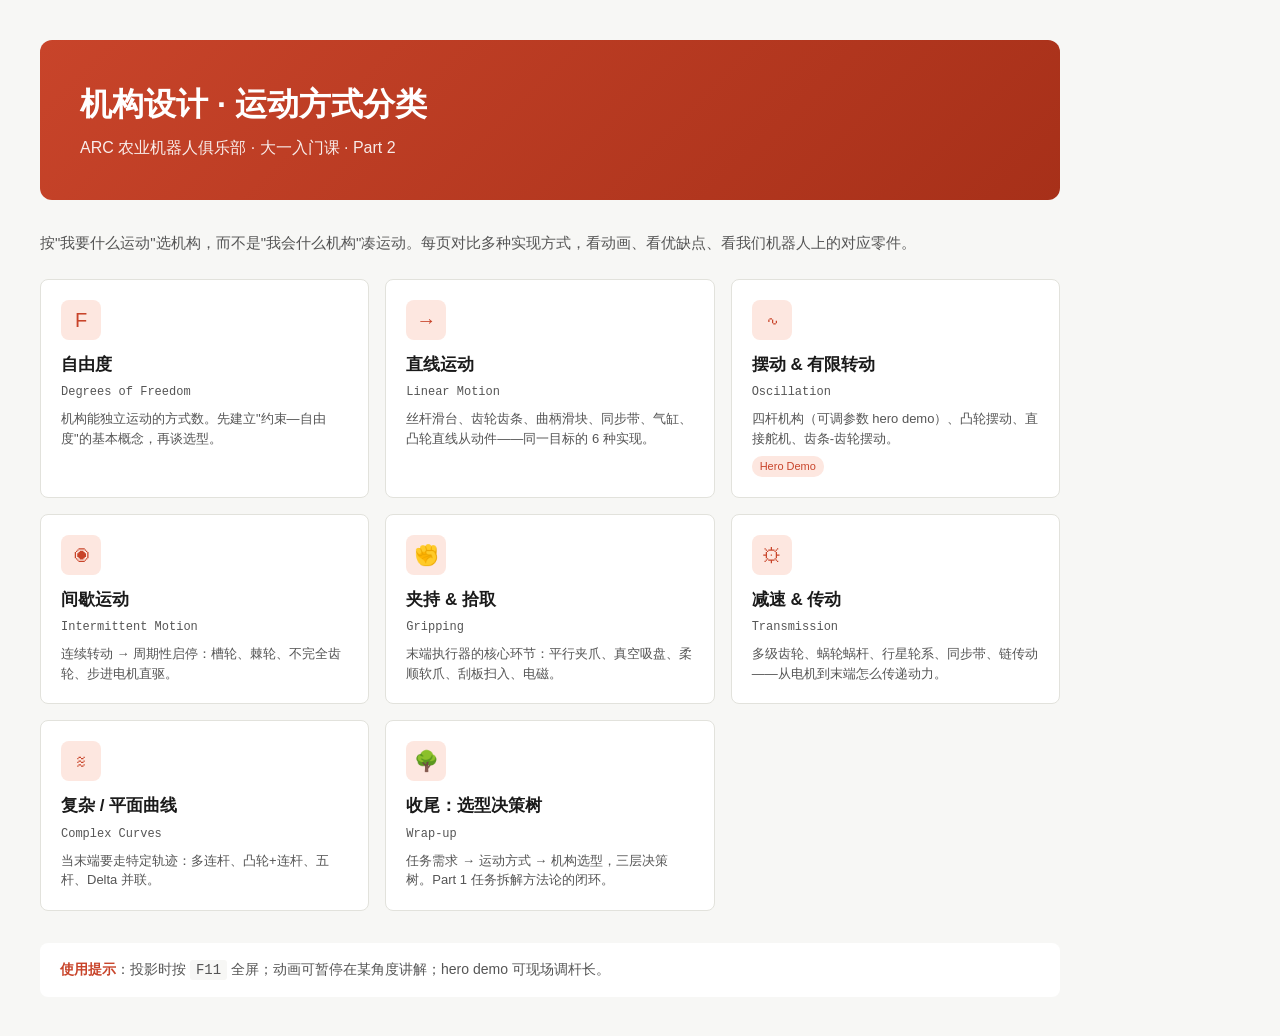
==== part2_mechanisms/index.html @ df65894d "初始版本：ASABE 机构设计课程资料包 - Part 1（PPT + PDF）：10 页 ASABE 2025 经验分享，含视频 - Part 2（HTML）：9 页机构原理互动课程，按运动方式分类" ====
<!DOCTYPE html>
<html lang="zh-CN">
<head>
  <meta charset="UTF-8">
  <title>机构设计 · Part 2 运动方式分类</title>
  <link rel="stylesheet" href="common/style.css">
</head>
<body>
  <div class="index-wrap">
    <div class="index-hero">
      <h1>机构设计 · 运动方式分类</h1>
      <p>ARC 农业机器人俱乐部 · 大一入门课 · Part 2</p>
    </div>

    <p style="font-size:15px; color:var(--ink-soft); margin-bottom:24px;">
      按"我要什么运动"选机构，而不是"我会什么机构"凑运动。每页对比多种实现方式，看动画、看优缺点、看我们机器人上的对应零件。
    </p>

    <div class="motion-grid">
      <a class="motion-card" href="dof.html">
        <div class="icon">F</div>
        <h3>自由度</h3>
        <div class="en">Degrees of Freedom</div>
        <div class="desc">机构能独立运动的方式数。先建立"约束—自由度"的基本概念，再谈选型。</div>
      </a>

      <a class="motion-card" href="motion-linear.html">
        <div class="icon">→</div>
        <h3>直线运动</h3>
        <div class="en">Linear Motion</div>
        <div class="desc">丝杆滑台、齿轮齿条、曲柄滑块、同步带、气缸、凸轮直线从动件——同一目标的 6 种实现。</div>
      </a>

      <a class="motion-card hero" href="motion-oscillation.html">
        <div class="icon">∿</div>
        <h3>摆动 & 有限转动</h3>
        <div class="en">Oscillation</div>
        <div class="desc">四杆机构（可调参数 hero demo）、凸轮摆动、直接舵机、齿条-齿轮摆动。</div>
      </a>

      <a class="motion-card" href="motion-intermittent.html">
        <div class="icon">⦿</div>
        <h3>间歇运动</h3>
        <div class="en">Intermittent Motion</div>
        <div class="desc">连续转动 → 周期性启停：槽轮、棘轮、不完全齿轮、步进电机直驱。</div>
      </a>

      <a class="motion-card" href="motion-gripping.html">
        <div class="icon">✊</div>
        <h3>夹持 & 拾取</h3>
        <div class="en">Gripping</div>
        <div class="desc">末端执行器的核心环节：平行夹爪、真空吸盘、柔顺软爪、刮板扫入、电磁。</div>
      </a>

      <a class="motion-card" href="motion-transmission.html">
        <div class="icon">⚙</div>
        <h3>减速 & 传动</h3>
        <div class="en">Transmission</div>
        <div class="desc">多级齿轮、蜗轮蜗杆、行星轮系、同步带、链传动——从电机到末端怎么传递动力。</div>
      </a>

      <a class="motion-card" href="motion-complex.html">
        <div class="icon">≋</div>
        <h3>复杂 / 平面曲线</h3>
        <div class="en">Complex Curves</div>
        <div class="desc">当末端要走特定轨迹：多连杆、凸轮+连杆、五杆、Delta 并联。</div>
      </a>

      <a class="motion-card" href="wrap-up.html">
        <div class="icon">🌳</div>
        <h3>收尾：选型决策树</h3>
        <div class="en">Wrap-up</div>
        <div class="desc">任务需求 → 运动方式 → 机构选型，三层决策树。Part 1 任务拆解方法论的闭环。</div>
      </a>
    </div>

    <div style="margin-top:32px; padding:16px 20px; background:var(--panel); border-radius:8px; font-size:14px; color:var(--ink-soft);">
      <strong style="color:var(--accent);">使用提示</strong>：投影时按 <code style="font-family:var(--mono); background:var(--bg); padding:2px 6px; border-radius:3px;">F11</code> 全屏；动画可暂停在某角度讲解；hero demo 可现场调杆长。
    </div>
  </div>
</body>
</html>
---- part2_mechanisms/common/style.css ----
/* ARC 机构设计 · Part 2 共享样式 */

:root {
  --bg: #f7f7f5;
  --panel: #ffffff;
  --ink: #1a1a1a;
  --ink-soft: #555;
  --line: #e2e2dc;
  --accent: #c8442a;
  --accent-soft: #fde7e0;
  --good: #2a7c4a;
  --warn: #b07000;
  --bad: #a13030;
  --shadow: 0 1px 2px rgba(0,0,0,0.04), 0 4px 12px rgba(0,0,0,0.04);
  --radius: 8px;
  --mono: 'JetBrains Mono', 'Source Code Pro', Menlo, Consolas, monospace;
}

* { box-sizing: border-box; }
html, body { margin: 0; padding: 0; }
body {
  font-family: -apple-system, BlinkMacSystemFont, 'PingFang SC', 'Microsoft YaHei', 'Segoe UI', sans-serif;
  background: var(--bg);
  color: var(--ink);
  line-height: 1.5;
  font-size: 15px;
}

/* === 整体布局 === */
.app {
  display: grid;
  grid-template-columns: 220px 1fr;
  min-height: 100vh;
}

/* === 左侧导航 === */
.sidebar {
  background: var(--panel);
  border-right: 1px solid var(--line);
  padding: 20px 16px;
  position: sticky;
  top: 0;
  height: 100vh;
  overflow-y: auto;
}
.sidebar h1 {
  font-size: 16px;
  margin: 0 0 4px;
  color: var(--accent);
  letter-spacing: 0.5px;
}
.sidebar .subtitle {
  font-size: 12px;
  color: var(--ink-soft);
  margin-bottom: 24px;
}
.nav-group {
  margin-bottom: 16px;
}
.nav-section {
  font-size: 11px;
  text-transform: uppercase;
  color: var(--ink-soft);
  letter-spacing: 1px;
  margin: 12px 0 6px;
  padding-left: 8px;
}
.nav-item {
  display: block;
  padding: 8px 12px;
  color: var(--ink);
  text-decoration: none;
  border-radius: 4px;
  font-size: 14px;
  border-left: 2px solid transparent;
  transition: all 0.15s;
}
.nav-item:hover { background: var(--bg); }
.nav-item.active {
  background: var(--accent-soft);
  border-left-color: var(--accent);
  color: var(--accent);
  font-weight: 500;
}
.nav-item .num {
  display: inline-block;
  width: 22px;
  color: var(--ink-soft);
  font-family: var(--mono);
  font-size: 12px;
}
.nav-item.hero::after {
  content: '★';
  margin-left: 6px;
  color: var(--accent);
}

/* === 主内容 === */
.main {
  padding: 32px 40px 60px;
  max-width: 1100px;
}

.page-title {
  font-size: 28px;
  margin: 0 0 6px;
  font-weight: 600;
}
.page-title .en {
  font-size: 16px;
  color: var(--ink-soft);
  margin-left: 12px;
  font-weight: 400;
}
.need-hint {
  font-size: 14px;
  color: var(--ink-soft);
  margin: 0 0 24px;
  padding: 10px 14px;
  background: var(--panel);
  border-left: 3px solid var(--accent);
  border-radius: 4px;
}

/* === 机构切换器（标签页） === */
.mechanism-tabs {
  display: flex;
  flex-wrap: wrap;
  gap: 4px;
  margin-bottom: 16px;
  border-bottom: 1px solid var(--line);
}
.tab {
  background: transparent;
  border: none;
  padding: 10px 16px;
  cursor: pointer;
  font-size: 14px;
  color: var(--ink-soft);
  border-bottom: 2px solid transparent;
  margin-bottom: -1px;
  transition: all 0.15s;
  font-family: inherit;
}
.tab:hover { color: var(--ink); }
.tab.active {
  color: var(--accent);
  border-bottom-color: var(--accent);
  font-weight: 500;
}

/* === 舞台 + 控制条 === */
.stage {
  background: var(--panel);
  border: 1px solid var(--line);
  border-radius: var(--radius);
  padding: 24px;
  margin-bottom: 20px;
  box-shadow: var(--shadow);
}
.stage svg {
  width: 100%;
  height: auto;
  display: block;
  background: #fafaf7;
  border-radius: 4px;
}

.controls {
  display: flex;
  align-items: center;
  gap: 12px;
  margin-top: 16px;
  padding-top: 16px;
  border-top: 1px solid var(--line);
  flex-wrap: wrap;
}
.btn {
  background: var(--accent);
  color: white;
  border: none;
  padding: 6px 14px;
  border-radius: 4px;
  cursor: pointer;
  font-size: 13px;
  font-family: inherit;
}
.btn:hover { filter: brightness(1.1); }
.btn.secondary {
  background: transparent;
  color: var(--ink);
  border: 1px solid var(--line);
}
.speed-control {
  display: flex;
  gap: 4px;
  align-items: center;
  font-size: 13px;
}
.speed-btn {
  background: transparent;
  border: 1px solid var(--line);
  padding: 4px 10px;
  border-radius: 4px;
  cursor: pointer;
  font-family: var(--mono);
  font-size: 12px;
}
.speed-btn.active {
  background: var(--accent-soft);
  border-color: var(--accent);
  color: var(--accent);
}
.progress {
  flex: 1;
  min-width: 200px;
  -webkit-appearance: none;
  appearance: none;
  height: 4px;
  background: var(--line);
  border-radius: 2px;
  cursor: pointer;
}
.progress::-webkit-slider-thumb {
  -webkit-appearance: none;
  width: 14px;
  height: 14px;
  background: var(--accent);
  border-radius: 50%;
  cursor: pointer;
}
.angle-readout {
  font-family: var(--mono);
  font-size: 12px;
  color: var(--ink-soft);
  background: var(--bg);
  padding: 4px 8px;
  border-radius: 3px;
}

/* === 参数面板（hero demo 用） === */
.params {
  display: grid;
  grid-template-columns: repeat(auto-fit, minmax(220px, 1fr));
  gap: 12px;
  margin-top: 16px;
  padding-top: 16px;
  border-top: 1px solid var(--line);
}
.param-row {
  display: flex;
  flex-direction: column;
  gap: 4px;
}
.param-row label {
  display: flex;
  justify-content: space-between;
  font-size: 12px;
  color: var(--ink-soft);
}
.param-row label .val {
  font-family: var(--mono);
  color: var(--ink);
  font-weight: 500;
}
.param-row input[type="range"] {
  -webkit-appearance: none;
  appearance: none;
  width: 100%;
  height: 4px;
  background: var(--line);
  border-radius: 2px;
  cursor: pointer;
}
.param-row input[type="range"]::-webkit-slider-thumb {
  -webkit-appearance: none;
  width: 16px;
  height: 16px;
  background: var(--accent);
  border-radius: 50%;
  cursor: pointer;
}

.verdict {
  margin-top: 16px;
  padding: 12px 16px;
  border-radius: 4px;
  font-size: 14px;
  background: var(--accent-soft);
  border-left: 3px solid var(--accent);
}
.verdict.bad {
  background: #fde7e0;
  border-left-color: var(--bad);
}
.verdict code {
  font-family: var(--mono);
  background: rgba(0,0,0,0.06);
  padding: 1px 6px;
  border-radius: 3px;
  font-size: 13px;
}

/* === 优缺点卡片 === */
.info-grid {
  display: grid;
  grid-template-columns: repeat(auto-fit, minmax(200px, 1fr));
  gap: 12px;
  margin-bottom: 20px;
}
.info-card {
  background: var(--panel);
  border: 1px solid var(--line);
  border-radius: var(--radius);
  padding: 16px;
}
.info-card h4 {
  margin: 0 0 8px;
  font-size: 13px;
  color: var(--ink-soft);
  text-transform: uppercase;
  letter-spacing: 0.5px;
  font-weight: 500;
}
.info-card.good { border-left: 3px solid var(--good); }
.info-card.bad { border-left: 3px solid var(--bad); }
.info-card.use { border-left: 3px solid var(--accent); }
.info-card ul {
  margin: 0;
  padding-left: 18px;
  font-size: 13px;
}
.info-card li { margin-bottom: 4px; }

/* === 在我们的机器人上 === */
.robot-callout {
  display: flex;
  gap: 16px;
  background: var(--panel);
  border: 1px solid var(--line);
  border-radius: var(--radius);
  padding: 16px;
  margin-bottom: 24px;
  align-items: center;
}
.robot-callout img {
  width: 140px;
  height: 100px;
  object-fit: cover;
  border-radius: 4px;
  background: var(--bg);
  flex-shrink: 0;
}
.robot-callout .text {
  flex: 1;
  font-size: 14px;
}
.robot-callout .text strong {
  color: var(--accent);
  display: block;
  margin-bottom: 4px;
  font-size: 12px;
  text-transform: uppercase;
  letter-spacing: 1px;
}

/* === 上下页导航 === */
.page-nav {
  display: flex;
  justify-content: space-between;
  margin-top: 32px;
  padding-top: 16px;
  border-top: 1px solid var(--line);
}
.page-nav a {
  color: var(--ink-soft);
  text-decoration: none;
  font-size: 13px;
  padding: 8px 12px;
  border-radius: 4px;
}
.page-nav a:hover {
  background: var(--panel);
  color: var(--accent);
}

/* === 自由度页面专用 === */
.dof-playground {
  display: grid;
  grid-template-columns: 1fr 280px;
  gap: 20px;
  margin-top: 16px;
}
.dof-stats {
  background: var(--panel);
  border: 1px solid var(--line);
  border-radius: var(--radius);
  padding: 20px;
}
.dof-stats .big-number {
  font-size: 64px;
  font-family: var(--mono);
  color: var(--accent);
  line-height: 1;
  margin: 8px 0;
}
.dof-stats .formula {
  font-family: var(--mono);
  background: var(--bg);
  padding: 10px 14px;
  border-radius: 4px;
  font-size: 14px;
  margin: 12px 0;
}

/* === Index 首页 === */
.index-wrap {
  padding: 40px;
  max-width: 1100px;
}
.index-hero {
  background: linear-gradient(135deg, #c8442a 0%, #a73019 100%);
  color: white;
  padding: 40px;
  border-radius: 12px;
  margin-bottom: 32px;
}
.index-hero h1 {
  margin: 0 0 8px;
  font-size: 32px;
}
.index-hero p {
  margin: 0;
  opacity: 0.9;
  font-size: 16px;
}
.motion-grid {
  display: grid;
  grid-template-columns: repeat(auto-fill, minmax(280px, 1fr));
  gap: 16px;
}
.motion-card {
  background: var(--panel);
  border: 1px solid var(--line);
  border-radius: var(--radius);
  padding: 20px;
  text-decoration: none;
  color: var(--ink);
  transition: all 0.15s;
}
.motion-card:hover {
  border-color: var(--accent);
  transform: translateY(-1px);
  box-shadow: var(--shadow);
}
.motion-card .icon {
  width: 40px;
  height: 40px;
  border-radius: 8px;
  background: var(--accent-soft);
  color: var(--accent);
  display: flex;
  align-items: center;
  justify-content: center;
  margin-bottom: 12px;
  font-size: 20px;
}
.motion-card h3 {
  margin: 0 0 6px;
  font-size: 17px;
}
.motion-card .en {
  font-size: 12px;
  color: var(--ink-soft);
  margin-bottom: 8px;
  font-family: var(--mono);
}
.motion-card .desc {
  font-size: 13px;
  color: var(--ink-soft);
  line-height: 1.5;
}
.motion-card.hero::after {
  content: 'Hero Demo';
  display: inline-block;
  font-size: 11px;
  color: var(--accent);
  background: var(--accent-soft);
  padding: 2px 8px;
  border-radius: 10px;
  margin-top: 8px;
}
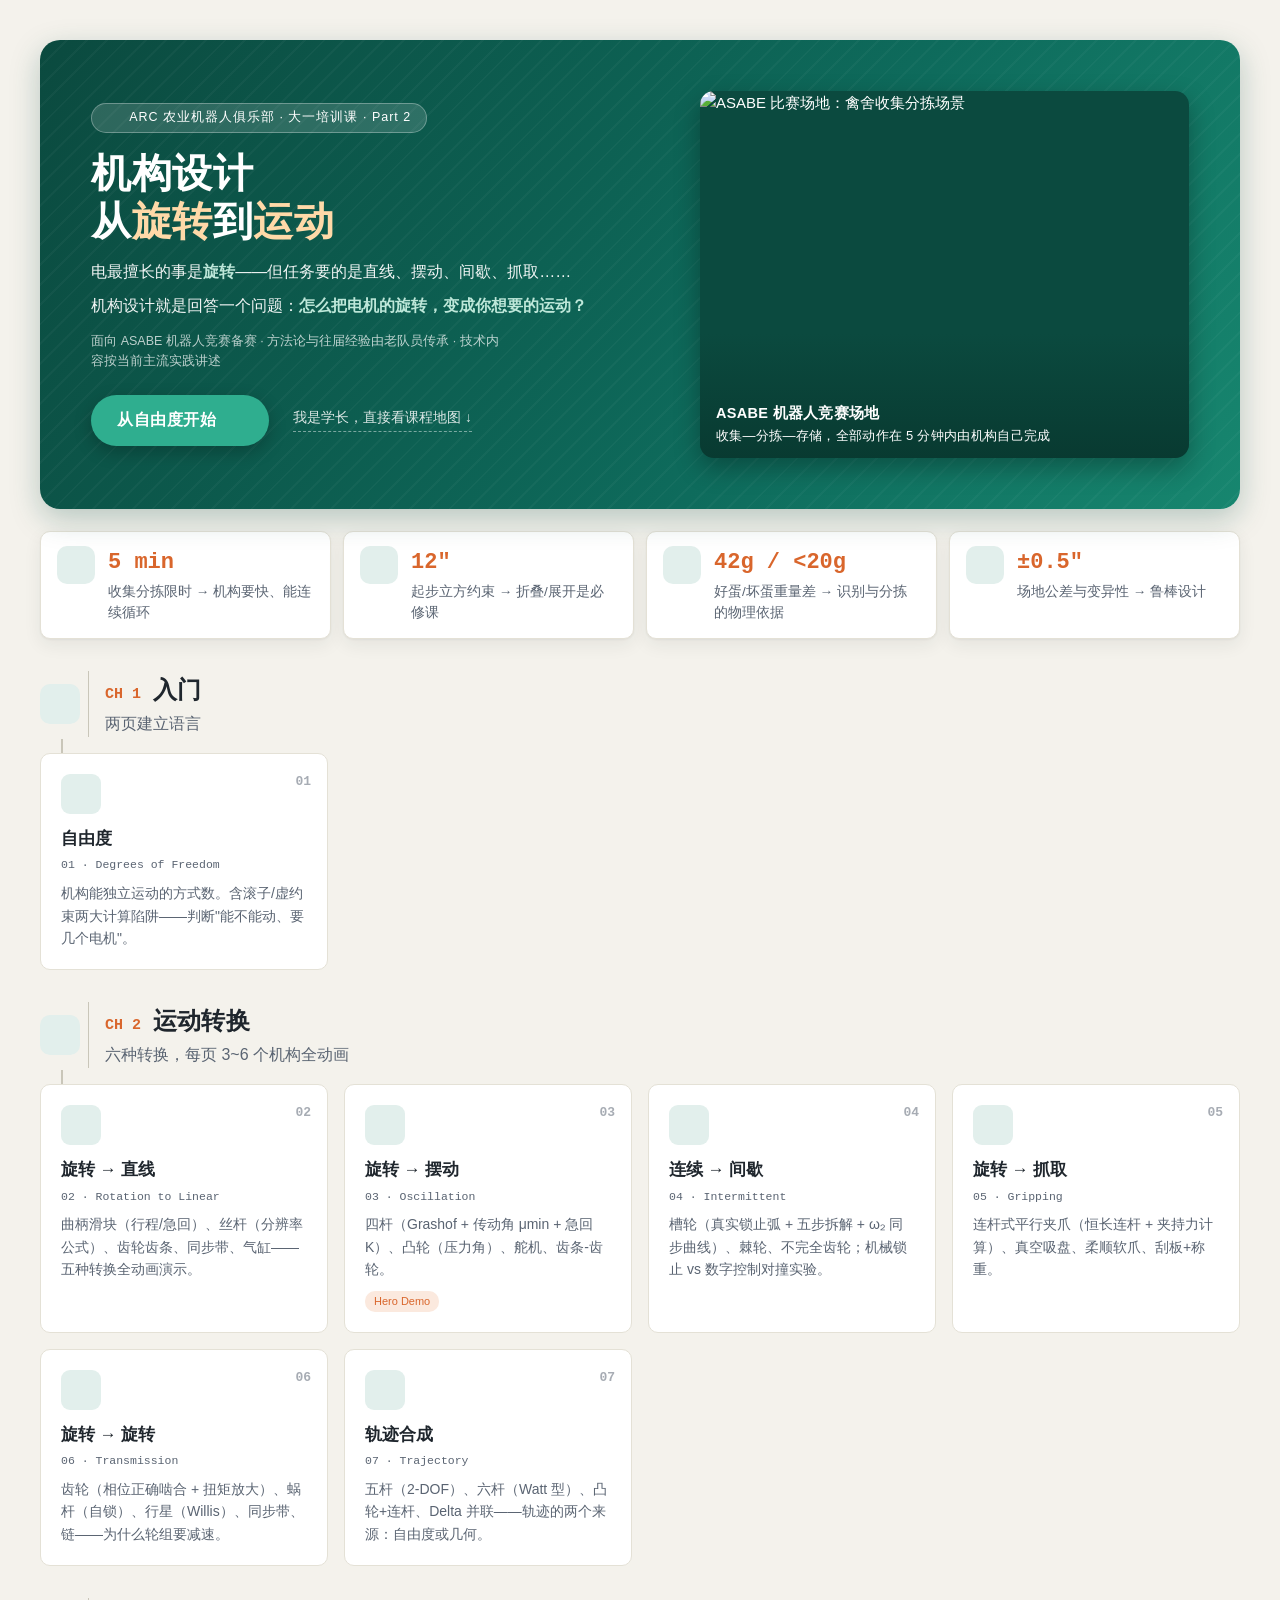
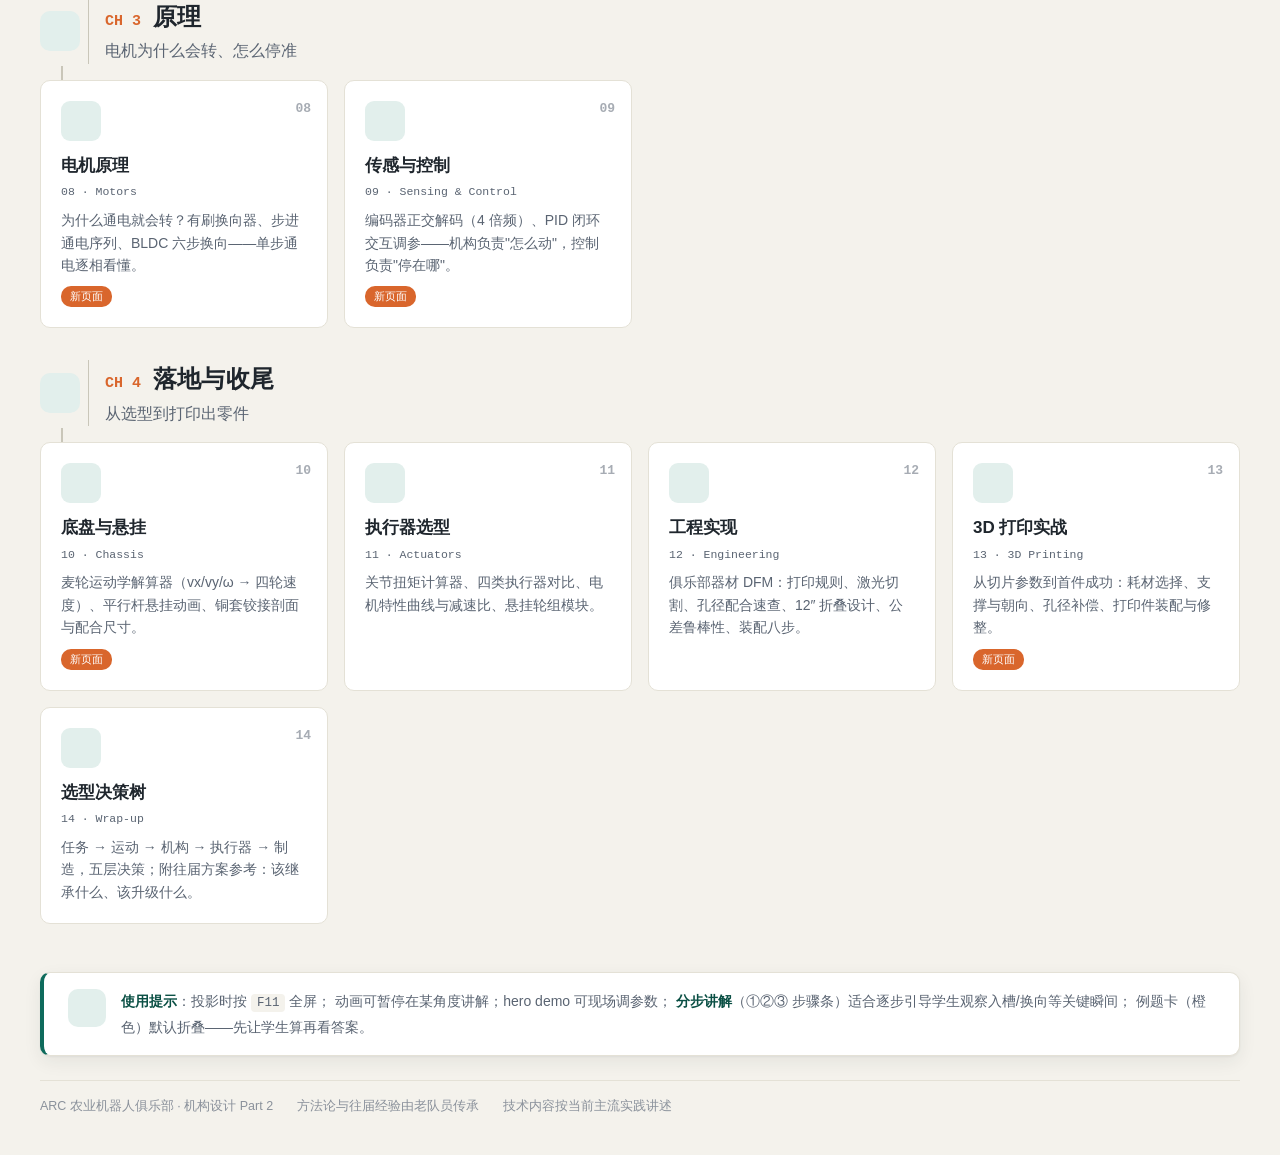
==== commit 467696cc: "chore: 触发 GitHub Pages 首次部署 Co-Authored-By: Claude Opus 4.8 <noreply@anthropic.com>" ====
--- a/part2_mechanisms/index.html
+++ b/part2_mechanisms/index.html
@@ -2,81 +2,539 @@
 <html lang="zh-CN">
 <head>
   <meta charset="UTF-8">
-  <title>机构设计 · Part 2 运动方式分类</title>
+  <meta name="viewport" content="width=device-width, initial-scale=1">
+  <title>机构设计 · Part 2 从旋转到运动</title>
   <link rel="stylesheet" href="common/style.css">
+  <style>
+    /* ======== Index 首页 v2：门面页专属样式（不动 common/） ======== */
+
+    /* --- Hero：左文右图双栏，深绿渐变底 --- */
+    .index-hero2 {
+      position: relative;
+      display: grid;
+      grid-template-columns: minmax(0, 7fr) minmax(0, 6fr);
+      gap: clamp(20px, 3vw, 44px);
+      align-items: center;
+      background: linear-gradient(120deg, #0b4a3f 0%, #0e6b5c 62%, #17866f 100%);
+      color: white;
+      padding: clamp(28px, 4vw, 56px);
+      border-radius: var(--r-xl);
+      margin-bottom: var(--sp-4);
+      overflow: hidden;
+      box-shadow: var(--shadow-hero);
+    }
+    .index-hero2::before {
+      content: '';
+      position: absolute; inset: 0;
+      background: repeating-linear-gradient(-45deg,
+        transparent 0 12px, rgba(255,255,255,.03) 12px 14px);
+      pointer-events: none;
+    }
+    .ih2-left { position: relative; min-width: 0; }
+    .ih2-badge {
+      display: inline-flex;
+      align-items: center;
+      gap: 8px;
+      background: rgba(255,255,255,0.14);
+      border: 1px solid rgba(255,255,255,0.3);
+      border-radius: var(--r-pill);
+      padding: 4px 15px;
+      font-size: 12.5px;
+      letter-spacing: 1px;
+      margin-bottom: var(--sp-4);
+    }
+    .ih2-badge .ic { width: 14px; height: 14px; }
+    .index-hero2 h1 {
+      margin: 0 0 var(--sp-3);
+      font-size: clamp(30px, 3.4vw, var(--fs-display));
+      font-weight: 700;
+      line-height: 1.22;
+      letter-spacing: 0.5px;
+    }
+    .index-hero2 h1 em { font-style: normal; color: #ffd9a8; }
+    .ih2-lead {
+      margin: 0 0 6px;
+      font-size: var(--fs-body);
+      line-height: 1.75;
+      opacity: 0.94;
+      max-width: 56ch;
+    }
+    .ih2-lead strong { color: #c9f0e2; }
+    .ih2-note {
+      margin: var(--sp-3) 0 0;
+      font-size: 12.5px;
+      opacity: 0.72;
+      max-width: 60ch;
+    }
+    .ih2-cta {
+      display: flex;
+      flex-wrap: wrap;
+      align-items: center;
+      gap: var(--sp-3) var(--sp-5);
+      margin-top: var(--sp-5);
+    }
+    a.btn-cta {
+      display: inline-flex;
+      align-items: center;
+      gap: 9px;
+      background: #2fae8f;
+      color: #fff;
+      text-decoration: none;
+      font-size: 16px;
+      font-weight: 650;
+      letter-spacing: 0.5px;
+      padding: 13px 26px;
+      border-radius: var(--r-pill);
+      box-shadow: 0 6px 18px rgba(0,0,0,0.24);
+      transition: transform var(--t-fast) var(--ease), background var(--t-fast) var(--ease);
+    }
+    a.btn-cta .ic { width: 18px; height: 18px; }
+    a.btn-cta:hover { background: #37c09e; transform: translateY(-2px); }
+    a.btn-cta:active { transform: scale(.97); }
+    a.ih2-skip {
+      color: rgba(255,255,255,0.85);
+      font-size: 13.5px;
+      text-decoration: none;
+      border-bottom: 1px dashed rgba(255,255,255,0.45);
+      padding-bottom: 2px;
+      transition: color var(--t-fast) var(--ease);
+    }
+    a.ih2-skip:hover { color: #fff; border-bottom-color: #fff; }
+
+    /* 右列：场地大图 + 底部绿色渐变遮罩 + 白字标注 */
+    .ih2-photo {
+      position: relative;
+      margin: 0;
+      border-radius: var(--r-lg);
+      overflow: hidden;
+      box-shadow: 0 10px 26px rgba(0,0,0,0.3);
+      min-width: 0;
+    }
+    .ih2-photo img {
+      display: block;
+      width: 100%;
+      aspect-ratio: 4 / 3;
+      object-fit: cover;
+      background: #0b4a3f;
+    }
+    .ih2-photo::after {
+      content: '';
+      position: absolute; inset: 0;
+      background: linear-gradient(180deg,
+        rgba(11,74,63,0) 38%,
+        rgba(11,74,63,0.42) 66%,
+        rgba(8,56,47,0.88) 100%);
+      pointer-events: none;
+    }
+    .ih2-caption {
+      position: absolute;
+      left: var(--sp-4);
+      right: var(--sp-4);
+      bottom: var(--sp-3);
+      z-index: 1;
+      color: #fff;
+      font-size: 13px;
+      line-height: 1.5;
+      letter-spacing: 0.3px;
+    }
+    .ih2-caption strong { display: block; font-size: 14.5px; margin-bottom: 2px; }
+
+    /* --- 约束数据卡：图标 + hover 微抬 --- */
+    .constraint-card {
+      display: flex;
+      gap: 13px;
+      align-items: flex-start;
+      transition: transform var(--t-fast) var(--ease), box-shadow var(--t-fast) var(--ease);
+    }
+    .constraint-card:hover {
+      transform: translateY(-2px);
+      box-shadow: var(--shadow-2);
+    }
+    .cc-icon {
+      width: 38px;
+      height: 38px;
+      flex-shrink: 0;
+      border-radius: var(--r-md);
+      background: var(--accent-soft);
+      color: var(--accent);
+      display: flex;
+      align-items: center;
+      justify-content: center;
+    }
+    .cc-icon .ic { width: 19px; height: 19px; }
+
+    /* --- 章节分组（课程地图 → 学习路径） --- */
+    .chapter {
+      margin-top: var(--sp-6);
+    }
+    .chapter-anchor { scroll-margin-top: 16px; }
+    .chapter .sec-head { margin: 0 0 var(--sp-4); }
+    .chapter .sec-head .sec-ic {
+      width: 40px; height: 40px;
+      align-self: center;
+      flex-shrink: 0;
+      border-radius: var(--r-md);
+      background: var(--accent-soft);
+      color: var(--accent);
+      display: flex;
+      align-items: center;
+      justify-content: center;
+      margin-right: calc(-1 * var(--sp-2));
+    }
+    .chapter .sec-head .sec-ic .ic { width: 21px; height: 21px; }
+    .chapter .sec-head .sec-t {
+      display: flex;
+      flex-direction: column;
+      gap: 2px;
+      border-left: 1px solid var(--line-strong);
+      padding-left: var(--sp-4);
+      min-width: 0;
+    }
+    .chapter .sec-head .sec-t .tt {
+      display: flex;
+      align-items: baseline;
+      gap: var(--sp-3);
+      flex-wrap: wrap;
+    }
+    .chapter .sec-head h2 { font-size: var(--fs-h2); }
+    .chapter .sec-head .ch-num {
+      font-family: var(--mono);
+      font-size: var(--fs-sm);
+      font-weight: 650;
+      color: var(--accent-2);
+      white-space: nowrap;
+    }
+    .chapter .sec-head .sec-sub { font-size: var(--fs-body); }
+
+    /* 卡片编号圆点 + 组内连线（从组头垂下来） */
+    .chapter .motion-grid { position: relative; }
+    .chapter .motion-grid::before {
+      content: '';
+      position: absolute;
+      top: -14px;
+      left: 21px;
+      width: 2px;
+      height: 14px;
+      background: var(--line-strong);
+    }
+    .motion-card { position: relative; }
+    .motion-card .mc-num {
+      position: absolute;
+      top: 18px;
+      right: 16px;
+      font-family: var(--mono);
+      font-size: 13px;
+      font-weight: 650;
+      color: var(--ink-faint);
+      opacity: 0.75;
+    }
+    .motion-card:hover .mc-num { color: var(--accent-2); opacity: 1; }
+    .motion-card .icon .ic { width: 21px; height: 21px; }
+
+    /* --- 页尾使用提示卡 --- */
+    .usage-tip {
+      display: flex;
+      gap: 15px;
+      align-items: flex-start;
+      margin-top: var(--sp-7);
+      padding: var(--sp-4) var(--sp-5);
+      background: var(--panel);
+      border: 1px solid var(--line);
+      border-left: 4px solid var(--accent);
+      border-radius: var(--r-md);
+      box-shadow: var(--shadow);
+      font-size: 14px;
+      color: var(--ink-soft);
+      line-height: 1.75;
+    }
+    .usage-tip .ut-icon {
+      width: 38px;
+      height: 38px;
+      flex-shrink: 0;
+      border-radius: var(--r-md);
+      background: var(--accent-soft);
+      color: var(--accent);
+      display: flex;
+      align-items: center;
+      justify-content: center;
+    }
+    .usage-tip .ut-icon .ic { width: 19px; height: 19px; }
+    .usage-tip strong { color: var(--accent-deep); }
+    .usage-tip code {
+      font-family: var(--mono);
+      font-size: 12.5px;
+      background: var(--bg);
+      padding: 2px 6px;
+      border-radius: 4px;
+    }
+
+    /* --- 页脚信息行 --- */
+    .index-foot {
+      margin-top: var(--sp-5);
+      padding-top: var(--sp-4);
+      border-top: 1px solid var(--line);
+      font-size: 12.5px;
+      color: var(--ink-faint);
+      display: flex;
+      flex-wrap: wrap;
+      gap: var(--sp-2) var(--sp-5);
+    }
+
+    /* --- 窄屏：hero 双栏 → 单列堆叠 --- */
+    @media (max-width: 860px) {
+      .index-hero2 { grid-template-columns: 1fr; }
+      .ih2-photo { order: -1; }
+      .ih2-photo img { aspect-ratio: 16 / 9; }
+      .chapter .sec-head { flex-direction: row; }
+    }
+    @media (max-width: 700px) {
+      .chapter .sec-head { flex-direction: column; gap: var(--sp-2); align-items: flex-start; }
+      .chapter .sec-head .sec-t { border-left: none; padding-left: 0; }
+      .chapter .sec-head .sec-ic { margin-right: 0; }
+    }
+  </style>
 </head>
 <body>
   <div class="index-wrap">
-    <div class="index-hero">
-      <h1>机构设计 · 运动方式分类</h1>
-      <p>ARC 农业机器人俱乐部 · 大一入门课 · Part 2</p>
+
+    <!-- ===== Hero：左文右图 ===== -->
+    <section class="index-hero2" data-reveal>
+      <div class="ih2-left">
+        <div class="ih2-badge"><svg class="ic"><use href="#i-flag"></use></svg>ARC 农业机器人俱乐部 · 大一培训课 · Part 2</div>
+        <h1>机构设计<br>从<em>旋转</em>到<em>运动</em></h1>
+        <p class="ih2-lead">电最擅长的事是<strong>旋转</strong>——但任务要的是直线、摆动、间歇、抓取……</p>
+        <p class="ih2-lead">机构设计就是回答一个问题：<strong>怎么把电机的旋转，变成你想要的运动？</strong></p>
+        <p class="ih2-note">面向 ASABE 机器人竞赛备赛 · 方法论与往届经验由老队员传承 · 技术内容按当前主流实践讲述</p>
+        <div class="ih2-cta">
+          <a class="btn-cta" href="dof.html">从自由度开始 <svg class="ic"><use href="#i-arrow"></use></svg></a>
+          <a class="ih2-skip" href="#map">我是学长，直接看课程地图 ↓</a>
+        </div>
+      </div>
+      <figure class="ih2-photo">
+        <img src="assets/asabe/farm-scene.jpeg" alt="ASABE 比赛场地：禽舍收集分拣场景" loading="eager">
+        <figcaption class="ih2-caption">
+          <strong>ASABE 机器人竞赛场地</strong>
+          收集—分拣—存储，全部动作在 5 分钟内由机构自己完成
+        </figcaption>
+      </figure>
+    </section>
+
+    <!-- ===== 比赛约束数据卡 ===== -->
+    <div class="index-constraints" data-reveal>
+      <div class="constraint-card">
+        <div class="cc-icon"><svg class="ic"><use href="#i-flag"></use></svg></div>
+        <div>
+          <div class="cc-num">5 min</div>
+          <div class="cc-label">收集分拣限时 → 机构要快、能连续循环</div>
+        </div>
+      </div>
+      <div class="constraint-card">
+        <div class="cc-icon"><svg class="ic"><use href="#i-ruler"></use></svg></div>
+        <div>
+          <div class="cc-num">12″</div>
+          <div class="cc-label">起步立方约束 → 折叠/展开是必修课</div>
+        </div>
+      </div>
+      <div class="constraint-card">
+        <div class="cc-icon"><svg class="ic"><use href="#i-alert"></use></svg></div>
+        <div>
+          <div class="cc-num">42g / &lt;20g</div>
+          <div class="cc-label">好蛋/坏蛋重量差 → 识别与分拣的物理依据</div>
+        </div>
+      </div>
+      <div class="constraint-card">
+        <div class="cc-icon"><svg class="ic"><use href="#i-cam"></use></svg></div>
+        <div>
+          <div class="cc-num">±0.5″</div>
+          <div class="cc-label">场地公差与变异性 → 鲁棒设计</div>
+        </div>
+      </div>
     </div>
 
-    <p style="font-size:15px; color:var(--ink-soft); margin-bottom:24px;">
-      按"我要什么运动"选机构，而不是"我会什么机构"凑运动。每页对比多种实现方式，看动画、看优缺点、看我们机器人上的对应零件。
-    </p>
-
-    <div class="motion-grid">
-      <a class="motion-card" href="dof.html">
-        <div class="icon">F</div>
-        <h3>自由度</h3>
-        <div class="en">Degrees of Freedom</div>
-        <div class="desc">机构能独立运动的方式数。先建立"约束—自由度"的基本概念，再谈选型。</div>
-      </a>
-
-      <a class="motion-card" href="motion-linear.html">
-        <div class="icon">→</div>
-        <h3>直线运动</h3>
-        <div class="en">Linear Motion</div>
-        <div class="desc">丝杆滑台、齿轮齿条、曲柄滑块、同步带、气缸、凸轮直线从动件——同一目标的 6 种实现。</div>
-      </a>
-
-      <a class="motion-card hero" href="motion-oscillation.html">
-        <div class="icon">∿</div>
-        <h3>摆动 & 有限转动</h3>
-        <div class="en">Oscillation</div>
-        <div class="desc">四杆机构（可调参数 hero demo）、凸轮摆动、直接舵机、齿条-齿轮摆动。</div>
-      </a>
-
-      <a class="motion-card" href="motion-intermittent.html">
-        <div class="icon">⦿</div>
-        <h3>间歇运动</h3>
-        <div class="en">Intermittent Motion</div>
-        <div class="desc">连续转动 → 周期性启停：槽轮、棘轮、不完全齿轮、步进电机直驱。</div>
-      </a>
-
-      <a class="motion-card" href="motion-gripping.html">
-        <div class="icon">✊</div>
-        <h3>夹持 & 拾取</h3>
-        <div class="en">Gripping</div>
-        <div class="desc">末端执行器的核心环节：平行夹爪、真空吸盘、柔顺软爪、刮板扫入、电磁。</div>
-      </a>
-
-      <a class="motion-card" href="motion-transmission.html">
-        <div class="icon">⚙</div>
-        <h3>减速 & 传动</h3>
-        <div class="en">Transmission</div>
-        <div class="desc">多级齿轮、蜗轮蜗杆、行星轮系、同步带、链传动——从电机到末端怎么传递动力。</div>
-      </a>
-
-      <a class="motion-card" href="motion-complex.html">
-        <div class="icon">≋</div>
-        <h3>复杂 / 平面曲线</h3>
-        <div class="en">Complex Curves</div>
-        <div class="desc">当末端要走特定轨迹：多连杆、凸轮+连杆、五杆、Delta 并联。</div>
-      </a>
-
-      <a class="motion-card" href="wrap-up.html">
-        <div class="icon">🌳</div>
-        <h3>收尾：选型决策树</h3>
-        <div class="en">Wrap-up</div>
-        <div class="desc">任务需求 → 运动方式 → 机构选型，三层决策树。Part 1 任务拆解方法论的闭环。</div>
-      </a>
+    <!-- ===== 课程地图（锚点） ===== -->
+    <div id="map" class="chapter-anchor"></div>
+
+    <!-- 第一章 入门 -->
+    <section class="chapter">
+      <header class="sec-head" data-reveal>
+        <div class="sec-ic"><svg class="ic"><use href="#i-book"></use></svg></div>
+        <div class="sec-t">
+          <div class="tt"><span class="ch-num">CH 1</span><h2>入门</h2></div>
+          <p class="sec-sub">两页建立语言</p>
+        </div>
+      </header>
+      <div class="motion-grid">
+        <a class="motion-card" href="dof.html" data-reveal>
+          <span class="mc-num">01</span>
+          <div class="icon"><svg class="ic"><use href="#i-grid"></use></svg></div>
+          <h3>自由度</h3>
+          <div class="en">01 · Degrees of Freedom</div>
+          <div class="desc">机构能独立运动的方式数。含滚子/虚约束两大计算陷阱——判断"能不能动、要几个电机"。</div>
+        </a>
+      </div>
+    </section>
+
+    <!-- 第二章 运动转换 -->
+    <section class="chapter">
+      <header class="sec-head" data-reveal>
+        <div class="sec-ic"><svg class="ic"><use href="#i-gear"></use></svg></div>
+        <div class="sec-t">
+          <div class="tt"><span class="ch-num">CH 2</span><h2>运动转换</h2></div>
+          <p class="sec-sub">六种转换，每页 3~6 个机构全动画</p>
+        </div>
+      </header>
+      <div class="motion-grid">
+        <a class="motion-card" href="motion-linear.html" data-reveal>
+          <span class="mc-num">02</span>
+          <div class="icon"><svg class="ic"><use href="#i-arrow"></use></svg></div>
+          <h3>旋转 → 直线</h3>
+          <div class="en">02 · Rotation to Linear</div>
+          <div class="desc">曲柄滑块（行程/急回）、丝杆（分辨率公式）、齿轮齿条、同步带、气缸——五种转换全动画演示。</div>
+        </a>
+
+        <a class="motion-card hero" href="motion-oscillation.html" data-reveal>
+          <span class="mc-num">03</span>
+          <div class="icon"><svg class="ic"><use href="#i-hinge"></use></svg></div>
+          <h3>旋转 → 摆动</h3>
+          <div class="en">03 · Oscillation</div>
+          <div class="desc">四杆（Grashof + 传动角 μmin + 急回 K）、凸轮（压力角）、舵机、齿条-齿轮。</div>
+        </a>
+
+        <a class="motion-card" href="motion-intermittent.html" data-reveal>
+          <span class="mc-num">04</span>
+          <div class="icon"><svg class="ic"><use href="#i-cam"></use></svg></div>
+          <h3>连续 → 间歇</h3>
+          <div class="en">04 · Intermittent</div>
+          <div class="desc">槽轮（真实锁止弧 + 五步拆解 + ω₂ 同步曲线）、棘轮、不完全齿轮；机械锁止 vs 数字控制对撞实验。</div>
+        </a>
+
+        <a class="motion-card" href="motion-gripping.html" data-reveal>
+          <span class="mc-num">05</span>
+          <div class="icon"><svg class="ic"><use href="#i-photo"></use></svg></div>
+          <h3>旋转 → 抓取</h3>
+          <div class="en">05 · Gripping</div>
+          <div class="desc">连杆式平行夹爪（恒长连杆 + 夹持力计算）、真空吸盘、柔顺软爪、刮板+称重。</div>
+        </a>
+
+        <a class="motion-card" href="motion-transmission.html" data-reveal>
+          <span class="mc-num">06</span>
+          <div class="icon"><svg class="ic"><use href="#i-gear"></use></svg></div>
+          <h3>旋转 → 旋转</h3>
+          <div class="en">06 · Transmission</div>
+          <div class="desc">齿轮（相位正确啮合 + 扭矩放大）、蜗杆（自锁）、行星（Willis）、同步带、链——为什么轮组要减速。</div>
+        </a>
+
+        <a class="motion-card" href="motion-complex.html" data-reveal>
+          <span class="mc-num">07</span>
+          <div class="icon"><svg class="ic"><use href="#i-layers"></use></svg></div>
+          <h3>轨迹合成</h3>
+          <div class="en">07 · Trajectory</div>
+          <div class="desc">五杆（2-DOF）、六杆（Watt 型）、凸轮+连杆、Delta 并联——轨迹的两个来源：自由度或几何。</div>
+        </a>
+      </div>
+    </section>
+
+    <!-- 第三章 原理 -->
+    <section class="chapter">
+      <header class="sec-head" data-reveal>
+        <div class="sec-ic"><svg class="ic"><use href="#i-bolt"></use></svg></div>
+        <div class="sec-t">
+          <div class="tt"><span class="ch-num">CH 3</span><h2>原理</h2></div>
+          <p class="sec-sub">电机为什么会转、怎么停准</p>
+        </div>
+      </header>
+      <div class="motion-grid">
+        <a class="motion-card new" href="motors.html" data-reveal>
+          <span class="mc-num">08</span>
+          <div class="icon"><svg class="ic"><use href="#i-motor"></use></svg></div>
+          <h3>电机原理</h3>
+          <div class="en">08 · Motors</div>
+          <div class="desc">为什么通电就会转？有刷换向器、步进通电序列、BLDC 六步换向——单步通电逐相看懂。</div>
+        </a>
+
+        <a class="motion-card new" href="control.html" data-reveal>
+          <span class="mc-num">09</span>
+          <div class="icon"><svg class="ic"><use href="#i-cam"></use></svg></div>
+          <h3>传感与控制</h3>
+          <div class="en">09 · Sensing &amp; Control</div>
+          <div class="desc">编码器正交解码（4 倍频）、PID 闭环交互调参——机构负责"怎么动"，控制负责"停在哪"。</div>
+        </a>
+      </div>
+    </section>
+
+    <!-- 第四章 落地与收尾 -->
+    <section class="chapter">
+      <header class="sec-head" data-reveal>
+        <div class="sec-ic"><svg class="ic"><use href="#i-wrench"></use></svg></div>
+        <div class="sec-t">
+          <div class="tt"><span class="ch-num">CH 4</span><h2>落地与收尾</h2></div>
+          <p class="sec-sub">从选型到打印出零件</p>
+        </div>
+      </header>
+      <div class="motion-grid">
+        <a class="motion-card new" href="chassis.html" data-reveal>
+          <span class="mc-num">10</span>
+          <div class="icon"><svg class="ic"><use href="#i-spring"></use></svg></div>
+          <h3>底盘与悬挂</h3>
+          <div class="en">10 · Chassis</div>
+          <div class="desc">麦轮运动学解算器（vx/vy/ω → 四轮速度）、平行杆悬挂动画、铜套铰接剖面与配合尺寸。</div>
+        </a>
+
+        <a class="motion-card" href="actuators.html" data-reveal>
+          <span class="mc-num">11</span>
+          <div class="icon"><svg class="ic"><use href="#i-bolt"></use></svg></div>
+          <h3>执行器选型</h3>
+          <div class="en">11 · Actuators</div>
+          <div class="desc">关节扭矩计算器、四类执行器对比、电机特性曲线与减速比、悬挂轮组模块。</div>
+        </a>
+
+        <a class="motion-card" href="engineering.html" data-reveal>
+          <span class="mc-num">12</span>
+          <div class="icon"><svg class="ic"><use href="#i-wrench"></use></svg></div>
+          <h3>工程实现</h3>
+          <div class="en">12 · Engineering</div>
+          <div class="desc">俱乐部器材 DFM：打印规则、激光切割、孔径配合速查、12″ 折叠设计、公差鲁棒性、装配八步。</div>
+        </a>
+
+        <a class="motion-card new" href="printing.html" data-reveal>
+          <span class="mc-num">13</span>
+          <div class="icon"><svg class="ic"><use href="#i-print"></use></svg></div>
+          <h3>3D 打印实战</h3>
+          <div class="en">13 · 3D Printing</div>
+          <div class="desc">从切片参数到首件成功：耗材选择、支撑与朝向、孔径补偿、打印件装配与修整。</div>
+        </a>
+
+        <a class="motion-card" href="wrap-up.html" data-reveal>
+          <span class="mc-num">14</span>
+          <div class="icon"><svg class="ic"><use href="#i-flag"></use></svg></div>
+          <h3>选型决策树</h3>
+          <div class="en">14 · Wrap-up</div>
+          <div class="desc">任务 → 运动 → 机构 → 执行器 → 制造，五层决策；附往届方案参考：该继承什么、该升级什么。</div>
+        </a>
+      </div>
+    </section>
+
+    <!-- ===== 页尾使用提示 ===== -->
+    <div class="usage-tip" data-reveal>
+      <div class="ut-icon"><svg class="ic"><use href="#i-book"></use></svg></div>
+      <div>
+        <strong>使用提示</strong>：投影时按 <code>F11</code> 全屏；
+        动画可暂停在某角度讲解；hero demo 可现场调参数；
+        <strong>分步讲解</strong>（①②③ 步骤条）适合逐步引导学生观察入槽/换向等关键瞬间；
+        例题卡（橙色）默认折叠——先让学生算再看答案。
+      </div>
     </div>
 
-    <div style="margin-top:32px; padding:16px 20px; background:var(--panel); border-radius:8px; font-size:14px; color:var(--ink-soft);">
-      <strong style="color:var(--accent);">使用提示</strong>：投影时按 <code style="font-family:var(--mono); background:var(--bg); padding:2px 6px; border-radius:3px;">F11</code> 全屏；动画可暂停在某角度讲解；hero demo 可现场调杆长。
-    </div>
+    <!-- ===== 页脚信息行 ===== -->
+    <footer class="index-foot">
+      <span>ARC 农业机器人俱乐部 · 机构设计 Part 2</span>
+      <span>方法论与往届经验由老队员传承</span>
+      <span>技术内容按当前主流实践讲述</span>
+    </footer>
   </div>
+
+  <script type="module">
+    import './common/ui.js';
+  </script>
 </body>
 </html>
--- a/part2_mechanisms/common/style.css
+++ b/part2_mechanisms/common/style.css
@@ -1,18 +1,56 @@
-/* ARC 机构设计 · Part 2 共享样式 */
+/* ARC 机构设计 · Part 2 共享样式 v2 —— "农业科技"主题
+   零依赖：不引外部字体/图标/库；公式用 sub/sup 排版 */
 
 :root {
-  --bg: #f7f7f5;
+  /* === v2 设计令牌（增量升级，旧类继续可用） === */
+  /* 颜色：基底微调深一档让白卡更"浮"，主色族补深浅层，语义不变 */
+  --bg: #f4f2ec;            /* 暖纸底 */
+  --bg-soft: #faf9f4;
   --panel: #ffffff;
-  --ink: #1a1a1a;
-  --ink-soft: #555;
-  --line: #e2e2dc;
-  --accent: #c8442a;
-  --accent-soft: #fde7e0;
+  --ink: #1f262d;
+  --ink-soft: #5a6472;
+  --ink-faint: #8a919b;
+  --line: #e4e1d6;
+  --line-strong: #c9c6b9;
+  --accent: #0e6b5c;        /* 深农业绿：主强调 */
+  --accent-deep: #0a4f44;
+  --accent-bright: #17866f;
+  --accent-soft: #e2efec;
+  --accent-2: #d9662c;      /* 丰收橙：案例/机器人卡专用 */
+  --accent-2-deep: #b34e1d;
+  --accent-2-soft: #fbe9de;
   --good: #2a7c4a;
+  --good-soft: #e6f2ea;
   --warn: #b07000;
-  --bad: #a13030;
-  --shadow: 0 1px 2px rgba(0,0,0,0.04), 0 4px 12px rgba(0,0,0,0.04);
-  --radius: 8px;
+  --warn-soft: #f9efd9;
+  --bad: #b3372c;
+  --bad-soft: #f9e5e2;
+  /* 铜与钢（铰链剖面/实物制作图专用，与 draw.js 色板不冲突） */
+  --brass: #c9a24b;
+  --brass-deep: #8a6d1f;
+  --steel: #aab0b8;
+  /* 间距（4 基准） */
+  --sp-1: 4px;  --sp-2: 8px;  --sp-3: 12px; --sp-4: 16px;
+  --sp-5: 24px; --sp-6: 32px; --sp-7: 48px; --sp-8: 72px;
+  /* 字号阶梯（补齐中间层级） */
+  --fs-cap: 14px;  --fs-sm: 15px;   --fs-body: 16px;
+  --fs-h4: 17.5px; --fs-h3: 20px;   --fs-h2: 24px;
+  --fs-h1: 30px;   --fs-display: 40px;
+  /* 圆角 */
+  --r-sm: 6px; --r-md: 10px; --r-lg: 14px; --r-xl: 20px; --r-pill: 999px;
+  --radius: var(--r-md);   /* 旧别名保兼容 */
+  /* 阴影三档 */
+  --shadow-1: 0 1px 2px rgba(31,38,45,.05);
+  --shadow-2: 0 1px 2px rgba(31,38,45,.05), 0 6px 18px rgba(31,38,45,.07);
+  --shadow-3: 0 2px 4px rgba(31,38,45,.06), 0 14px 34px rgba(31,38,45,.13);
+  --shadow-hero: 0 10px 30px rgba(10,79,68,.26);
+  --shadow: var(--shadow-2); /* 旧别名 */
+  /* 动效 */
+  --t-fast: 130ms; --t-med: 240ms; --t-slow: 480ms;
+  --ease: cubic-bezier(.22,.61,.36,1);
+  --ease-pop: cubic-bezier(.34,1.4,.64,1);
+  /* 焦点可达性 */
+  --focus-ring: 0 0 0 3px rgba(14,107,92,.28);
   --mono: 'JetBrains Mono', 'Source Code Pro', Menlo, Consolas, monospace;
 }
 
@@ -22,14 +60,19 @@
   font-family: -apple-system, BlinkMacSystemFont, 'PingFang SC', 'Microsoft YaHei', 'Segoe UI', sans-serif;
   background: var(--bg);
   color: var(--ink);
-  line-height: 1.5;
-  font-size: 15px;
-}
+  line-height: 1.55;
+  font-size: var(--fs-sm);
+  font-variant-numeric: tabular-nums;
+}
+:focus-visible { outline: none; box-shadow: var(--focus-ring); border-radius: 4px; }
+
+/* 图标（common/icons.js sprite） */
+.ic { width: 1em; height: 1em; vertical-align: -0.14em; }
 
 /* === 整体布局 === */
 .app {
   display: grid;
-  grid-template-columns: 220px 1fr;
+  grid-template-columns: clamp(208px, 15vw, 256px) 1fr;
   min-height: 100vh;
 }
 
@@ -37,14 +80,14 @@
 .sidebar {
   background: var(--panel);
   border-right: 1px solid var(--line);
-  padding: 20px 16px;
+  padding: 22px 16px;
   position: sticky;
   top: 0;
   height: 100vh;
   overflow-y: auto;
 }
 .sidebar h1 {
-  font-size: 16px;
+  font-size: 17px;
   margin: 0 0 4px;
   color: var(--accent);
   letter-spacing: 0.5px;
@@ -52,11 +95,9 @@
 .sidebar .subtitle {
   font-size: 12px;
   color: var(--ink-soft);
-  margin-bottom: 24px;
-}
-.nav-group {
-  margin-bottom: 16px;
-}
+  margin-bottom: 22px;
+}
+.nav-group { margin-bottom: 14px; }
 .nav-section {
   font-size: 11px;
   text-transform: uppercase;
@@ -70,7 +111,7 @@
   padding: 8px 12px;
   color: var(--ink);
   text-decoration: none;
-  border-radius: 4px;
+  border-radius: 6px;
   font-size: 14px;
   border-left: 2px solid transparent;
   transition: all 0.15s;
@@ -84,7 +125,7 @@
 }
 .nav-item .num {
   display: inline-block;
-  width: 22px;
+  width: 24px;
   color: var(--ink-soft);
   font-family: var(--mono);
   font-size: 12px;
@@ -92,34 +133,43 @@
 .nav-item.hero::after {
   content: '★';
   margin-left: 6px;
-  color: var(--accent);
+  color: var(--accent-2);
 }
 
 /* === 主内容 === */
 .main {
-  padding: 32px 40px 60px;
-  max-width: 1100px;
-}
+  width: 100%;
+  max-width: 1680px;
+  padding: var(--sp-7) clamp(var(--sp-5), 4vw, 64px) 96px;
+}
+/* 阅读类组件封阅读宽度；表格/舞台/照片放开通吃宽度 */
+.formula-block, .checklist, .case-callout, .example-card,
+.build-card, .drive-card, .calc-card { max-width: 88ch; }
+.data-table-wrap, .stage, .cmp-wrap { max-width: none; }
+.photo-fig { max-width: 460px; }
 
 .page-title {
   font-size: 28px;
   margin: 0 0 6px;
-  font-weight: 600;
+  font-weight: 650;
+  letter-spacing: 0.2px;
 }
 .page-title .en {
-  font-size: 16px;
+  font-size: 15px;
   color: var(--ink-soft);
   margin-left: 12px;
   font-weight: 400;
+  font-family: var(--mono);
 }
 .need-hint {
   font-size: 14px;
   color: var(--ink-soft);
   margin: 0 0 24px;
-  padding: 10px 14px;
+  padding: 11px 15px;
   background: var(--panel);
   border-left: 3px solid var(--accent);
-  border-radius: 4px;
+  border-radius: 6px;
+  box-shadow: var(--shadow);
 }
 
 /* === 机构切换器（标签页） === */
@@ -128,7 +178,7 @@
   flex-wrap: wrap;
   gap: 4px;
   margin-bottom: 16px;
-  border-bottom: 1px solid var(--line);
+  border-bottom: 1px solid var(--line-strong);
 }
 .tab {
   background: transparent;
@@ -137,7 +187,7 @@
   cursor: pointer;
   font-size: 14px;
   color: var(--ink-soft);
-  border-bottom: 2px solid transparent;
+  border-bottom: 2.5px solid transparent;
   margin-bottom: -1px;
   transition: all 0.15s;
   font-family: inherit;
@@ -146,7 +196,7 @@
 .tab.active {
   color: var(--accent);
   border-bottom-color: var(--accent);
-  font-weight: 500;
+  font-weight: 550;
 }
 
 /* === 舞台 + 控制条 === */
@@ -154,16 +204,22 @@
   background: var(--panel);
   border: 1px solid var(--line);
   border-radius: var(--radius);
-  padding: 24px;
+  padding: clamp(var(--sp-4), 2vw, 28px);
   margin-bottom: 20px;
   box-shadow: var(--shadow);
+  transition: border-color var(--t-fast) var(--ease), box-shadow var(--t-fast) var(--ease);
+}
+.stage:hover { border-color: var(--accent); box-shadow: var(--shadow-3); }
+.stage h3 {
+  margin: 0 0 10px;
+  font-size: 17px;
 }
 .stage svg {
   width: 100%;
   height: auto;
   display: block;
-  background: #fafaf7;
-  border-radius: 4px;
+  background: #fbfaf6;
+  border-radius: 6px;
 }
 
 .controls {
@@ -180,16 +236,16 @@
   color: white;
   border: none;
   padding: 6px 14px;
-  border-radius: 4px;
+  border-radius: 6px;
   cursor: pointer;
   font-size: 13px;
   font-family: inherit;
 }
-.btn:hover { filter: brightness(1.1); }
+.btn:hover { filter: brightness(1.12); }
 .btn.secondary {
   background: transparent;
   color: var(--ink);
-  border: 1px solid var(--line);
+  border: 1px solid var(--line-strong);
 }
 .speed-control {
   display: flex;
@@ -201,7 +257,7 @@
   background: transparent;
   border: 1px solid var(--line);
   padding: 4px 10px;
-  border-radius: 4px;
+  border-radius: 5px;
   cursor: pointer;
   font-family: var(--mono);
   font-size: 12px;
@@ -235,7 +291,7 @@
   color: var(--ink-soft);
   background: var(--bg);
   padding: 4px 8px;
-  border-radius: 3px;
+  border-radius: 4px;
 }
 
 /* === 参数面板（hero demo 用） === */
@@ -247,11 +303,7 @@
   padding-top: 16px;
   border-top: 1px solid var(--line);
 }
-.param-row {
-  display: flex;
-  flex-direction: column;
-  gap: 4px;
-}
+.param-row { display: flex; flex-direction: column; gap: 4px; }
 .param-row label {
   display: flex;
   justify-content: space-between;
@@ -261,7 +313,7 @@
 .param-row label .val {
   font-family: var(--mono);
   color: var(--ink);
-  font-weight: 500;
+  font-weight: 550;
 }
 .param-row input[type="range"] {
   -webkit-appearance: none;
@@ -280,31 +332,31 @@
   border-radius: 50%;
   cursor: pointer;
 }
+.param-row .val-unit { color: var(--ink-soft); }
 
 .verdict {
   margin-top: 16px;
   padding: 12px 16px;
-  border-radius: 4px;
+  border-radius: 6px;
   font-size: 14px;
   background: var(--accent-soft);
   border-left: 3px solid var(--accent);
 }
-.verdict.bad {
-  background: #fde7e0;
-  border-left-color: var(--bad);
-}
+.verdict.good { background: var(--good-soft); border-left-color: var(--good); }
+.verdict.bad { background: var(--bad-soft); border-left-color: var(--bad); }
+.verdict.warn { background: var(--warn-soft); border-left-color: var(--warn); }
 .verdict code {
   font-family: var(--mono);
-  background: rgba(0,0,0,0.06);
+  background: rgba(35,42,49,0.07);
   padding: 1px 6px;
-  border-radius: 3px;
+  border-radius: 4px;
   font-size: 13px;
 }
 
 /* === 优缺点卡片 === */
 .info-grid {
   display: grid;
-  grid-template-columns: repeat(auto-fit, minmax(200px, 1fr));
+  grid-template-columns: repeat(auto-fit, minmax(210px, 1fr));
   gap: 12px;
   margin-bottom: 20px;
 }
@@ -316,81 +368,279 @@
 }
 .info-card h4 {
   margin: 0 0 8px;
-  font-size: 13px;
+  font-size: 12.5px;
   color: var(--ink-soft);
   text-transform: uppercase;
   letter-spacing: 0.5px;
-  font-weight: 500;
+  font-weight: 600;
 }
 .info-card.good { border-left: 3px solid var(--good); }
 .info-card.bad { border-left: 3px solid var(--bad); }
 .info-card.use { border-left: 3px solid var(--accent); }
-.info-card ul {
-  margin: 0;
-  padding-left: 18px;
+.info-card.note { border-left: 3px solid var(--accent-2); }
+.info-card ul { margin: 0; padding-left: 18px; font-size: 14px; }
+.info-card li { margin-bottom: 4px; }
+
+/* === v2 教学组件 === */
+
+/* 公式块 */
+.formula-block {
+  background: var(--panel);
+  border: 1px solid var(--line);
+  border-radius: var(--radius);
+  padding: 18px 22px;
+  margin: 14px 0;
+  box-shadow: var(--shadow);
+}
+.formula-block .f-title {
   font-size: 13px;
-}
-.info-card li { margin-bottom: 4px; }
-
-/* === 在我们的机器人上 === */
-.robot-callout {
+  font-weight: 600;
+  color: var(--accent);
+  margin-bottom: 8px;
+  letter-spacing: 0.3px;
+}
+.formula-block .f-eq {
+  font-family: var(--mono);
+  font-size: 20px;
+  text-align: center;
+  background: var(--bg);
+  border-radius: 6px;
+  padding: 12px 16px;
+  margin: 10px 0;
+}
+.formula-block .f-note {
+  font-size: 14px;
+  color: var(--ink-soft);
+  line-height: 1.7;
+}
+.formula-block .f-note sub, .formula-block .f-note sup { font-size: 11.5px; }
+
+/* 例题卡（折叠答案） */
+.example-card {
+  background: var(--panel);
+  border: 1px solid var(--line);
+  border-left: 3px solid var(--accent-2);
+  border-radius: var(--radius);
+  padding: 14px 18px;
+  margin: 14px 0;
+  box-shadow: var(--shadow);
+}
+.example-card summary {
+  cursor: pointer;
+  font-size: 14px;
+  font-weight: 600;
+  color: var(--accent-2);
+  list-style-position: outside;
+  user-select: none;
+}
+.example-card summary:hover { text-decoration: underline; }
+.example-card .ex-body {
+  margin-top: 10px;
+  padding-top: 10px;
+  border-top: 1px dashed var(--line-strong);
+  font-size: 13.5px;
+  line-height: 1.75;
+  color: var(--ink);
+}
+.example-card .ex-body .answer {
+  background: var(--good-soft);
+  border-radius: 6px;
+  padding: 8px 12px;
+  margin-top: 8px;
+  color: var(--good);
+  font-weight: 550;
+}
+.example-card .ex-body .step { color: var(--ink-soft); font-size: 13.5px; margin-top: 6px; }
+
+/* 交互计算器 */
+.calc-card {
+  background: var(--panel);
+  border: 1px solid var(--line);
+  border-radius: var(--radius);
+  padding: 20px;
+  margin: 14px 0;
+  box-shadow: var(--shadow);
+}
+.calc-card .calc-title {
+  font-size: 15px;
+  font-weight: 600;
+  margin-bottom: 4px;
+}
+.calc-card .calc-desc {
+  font-size: 13.5px;
+  color: var(--ink-soft);
+  margin-bottom: 14px;
+}
+.calc-grid {
+  display: grid;
+  grid-template-columns: 1fr 1fr;
+  gap: 20px;
+  align-items: start;
+}
+@media (max-width: 760px) { .calc-grid { grid-template-columns: 1fr; } }
+.calc-params .param-row { margin-bottom: 12px; }
+.calc-output {
+  background: var(--bg);
+  border-radius: 8px;
+  padding: 16px;
+  display: flex;
+  flex-direction: column;
+  gap: 10px;
+}
+.calc-output .co-row {
+  display: flex;
+  justify-content: space-between;
+  align-items: baseline;
+  font-size: 13px;
+}
+.calc-output .co-row .co-label { color: var(--ink-soft); }
+.calc-output .co-row .co-value {
+  font-family: var(--mono);
+  font-size: 17px;
+  font-weight: 600;
+  color: var(--accent);
+}
+.calc-output .co-row .co-value small { font-size: 11px; color: var(--ink-soft); font-weight: 400; }
+.calc-verdict {
+  border-radius: 6px;
+  padding: 8px 12px;
+  font-size: 13px;
+  font-weight: 550;
+}
+.calc-verdict.ok { background: var(--good-soft); color: var(--good); }
+.calc-verdict.warn { background: var(--warn-soft); color: var(--warn); }
+.calc-verdict.bad { background: var(--bad-soft); color: var(--bad); }
+
+/* 数据表 */
+.data-table-wrap { overflow-x: auto; margin: 14px 0; }
+table.data-table {
+  width: 100%;
+  border-collapse: collapse;
+  background: var(--panel);
+  font-size: 13.5px;
+  box-shadow: var(--shadow);
+  border-radius: var(--radius);
+  overflow: hidden;
+}
+table.data-table th {
+  background: var(--accent);
+  color: white;
+  text-align: left;
+  padding: 9px 12px;
+  font-weight: 550;
+  font-size: 13.5px;
+  white-space: nowrap;
+}
+table.data-table td {
+  padding: 8px 12px;
+  border-bottom: 1px solid var(--line);
+  vertical-align: top;
+}
+table.data-table tr:last-child td { border-bottom: none; }
+table.data-table tr:nth-child(even) td { background: #faf9f4; }
+table.data-table td.num, table.data-table th.num { font-family: var(--mono); text-align: right; }
+table.data-table .hl td { background: var(--accent-2-soft) !important; font-weight: 550; }
+
+/* SVG 图表容器 */
+.chart-card {
+  background: var(--panel);
+  border: 1px solid var(--line);
+  border-radius: var(--radius);
+  padding: 18px;
+  margin: 14px 0;
+  box-shadow: var(--shadow);
+}
+.chart-card .chart-title { font-size: 14px; font-weight: 600; margin-bottom: 4px; }
+.chart-card .chart-desc { font-size: 13.5px; color: var(--ink-soft); margin-bottom: 10px; }
+.chart-card svg { width: 100%; height: auto; display: block; background: #fbfaf6; border-radius: 6px; }
+
+/* 检查清单 */
+.checklist {
+  background: var(--panel);
+  border: 1px solid var(--line);
+  border-radius: var(--radius);
+  padding: 16px 20px;
+  margin: 14px 0;
+  box-shadow: var(--shadow);
+}
+.checklist .cl-title { font-size: 15px; font-weight: 600; margin-bottom: 10px; }
+.checklist ul { margin: 0; padding: 0; list-style: none; }
+.checklist li {
+  display: flex;
+  gap: 10px;
+  align-items: flex-start;
+  padding: 7px 0;
+  border-bottom: 1px dashed var(--line);
+  font-size: 13.5px;
+}
+.checklist li:last-child { border-bottom: none; }
+.checklist li::before {
+  content: '☐';
+  color: var(--accent);
+  font-size: 15px;
+  line-height: 1.4;
+  flex-shrink: 0;
+}
+.checklist li strong { color: var(--accent); }
+
+/* 术语标注 */
+.term-chip {
+  display: inline-block;
+  font-family: var(--mono);
+  font-size: 11.5px;
+  background: var(--bg);
+  border: 1px solid var(--line-strong);
+  color: var(--ink-soft);
+  padding: 1px 7px;
+  border-radius: 10px;
+  margin: 0 2px;
+  vertical-align: baseline;
+}
+
+/* 案例/机器人卡（升级版 robot-callout，配图 + 备赛视角） */
+.case-callout {
   display: flex;
   gap: 16px;
   background: var(--panel);
   border: 1px solid var(--line);
+  border-left: 4px solid var(--accent-2);
   border-radius: var(--radius);
   padding: 16px;
-  margin-bottom: 24px;
+  margin-bottom: 22px;
   align-items: center;
-}
-.robot-callout img {
-  width: 140px;
-  height: 100px;
+  box-shadow: var(--shadow);
+}
+.case-callout img {
+  width: 150px;
+  height: 105px;
   object-fit: cover;
-  border-radius: 4px;
+  border-radius: 6px;
   background: var(--bg);
   flex-shrink: 0;
 }
-.robot-callout .text {
-  flex: 1;
-  font-size: 14px;
-}
-.robot-callout .text strong {
-  color: var(--accent);
+.case-callout .text { flex: 1; font-size: 14px; }
+.case-callout .text strong {
+  color: var(--accent-2);
   display: block;
   margin-bottom: 4px;
   font-size: 12px;
   text-transform: uppercase;
   letter-spacing: 1px;
 }
-
-/* === 上下页导航 === */
-.page-nav {
-  display: flex;
-  justify-content: space-between;
-  margin-top: 32px;
-  padding-top: 16px;
-  border-top: 1px solid var(--line);
-}
-.page-nav a {
-  color: var(--ink-soft);
-  text-decoration: none;
-  font-size: 13px;
-  padding: 8px 12px;
-  border-radius: 4px;
-}
-.page-nav a:hover {
-  background: var(--panel);
-  color: var(--accent);
-}
+/* 兼容旧类名 */
+.robot-callout { display: flex; gap: 16px; background: var(--panel); border: 1px solid var(--line); border-left: 4px solid var(--accent-2); border-radius: var(--radius); padding: 16px; margin-bottom: 22px; align-items: center; box-shadow: var(--shadow); }
+.robot-callout img { width: 150px; height: 105px; object-fit: cover; border-radius: 6px; background: var(--bg); flex-shrink: 0; }
+.robot-callout .text { flex: 1; font-size: 14px; }
+.robot-callout .text strong { color: var(--accent-2); display: block; margin-bottom: 4px; font-size: 12px; text-transform: uppercase; letter-spacing: 1px; }
 
 /* === 自由度页面专用 === */
 .dof-playground {
   display: grid;
-  grid-template-columns: 1fr 280px;
+  grid-template-columns: 1fr 290px;
   gap: 20px;
   margin-top: 16px;
 }
+@media (max-width: 760px) { .dof-playground { grid-template-columns: 1fr; } }
 .dof-stats {
   background: var(--panel);
   border: 1px solid var(--line);
@@ -398,7 +648,7 @@
   padding: 20px;
 }
 .dof-stats .big-number {
-  font-size: 64px;
+  font-size: 60px;
   font-family: var(--mono);
   color: var(--accent);
   line-height: 1;
@@ -408,7 +658,7 @@
   font-family: var(--mono);
   background: var(--bg);
   padding: 10px 14px;
-  border-radius: 4px;
+  border-radius: 6px;
   font-size: 14px;
   margin: 12px 0;
 }
@@ -416,27 +666,54 @@
 /* === Index 首页 === */
 .index-wrap {
   padding: 40px;
-  max-width: 1100px;
+  max-width: 1680px;
+  margin: 0 auto;
 }
 .index-hero {
-  background: linear-gradient(135deg, #c8442a 0%, #a73019 100%);
+  position: relative;
+  background: linear-gradient(120deg, #0b4a3f 0%, #0e6b5c 62%, #17866f 100%);
   color: white;
-  padding: 40px;
-  border-radius: 12px;
-  margin-bottom: 32px;
-}
-.index-hero h1 {
-  margin: 0 0 8px;
-  font-size: 32px;
-}
-.index-hero p {
-  margin: 0;
-  opacity: 0.9;
-  font-size: 16px;
-}
+  padding: 44px 44px 40px;
+  border-radius: 16px;
+  margin-bottom: 14px;
+  overflow: hidden;
+  box-shadow: 0 6px 24px rgba(14,107,92,0.25);
+}
+.index-hero h1 { margin: 0 0 10px; font-size: 32px; letter-spacing: 0.5px; }
+.index-hero p { margin: 0 0 6px; opacity: 0.92; font-size: 15.5px; }
+.index-hero .hero-badge {
+  display: inline-block;
+  background: rgba(255,255,255,0.14);
+  border: 1px solid rgba(255,255,255,0.3);
+  border-radius: 20px;
+  padding: 3px 14px;
+  font-size: 12.5px;
+  margin-bottom: 14px;
+  letter-spacing: 1px;
+}
+.index-constraints {
+  display: grid;
+  grid-template-columns: repeat(auto-fit, minmax(200px, 1fr));
+  gap: 12px;
+  margin: 22px 0 30px;
+}
+.constraint-card {
+  background: var(--panel);
+  border: 1px solid var(--line);
+  border-radius: var(--radius);
+  padding: 14px 16px;
+  box-shadow: var(--shadow);
+}
+.constraint-card .cc-num {
+  font-family: var(--mono);
+  font-size: 22px;
+  font-weight: 650;
+  color: var(--accent-2);
+}
+.constraint-card .cc-label { font-size: 13.5px; color: var(--ink-soft); margin-top: 2px; }
 .motion-grid {
   display: grid;
-  grid-template-columns: repeat(auto-fill, minmax(280px, 1fr));
+  grid-template-columns: repeat(auto-fill, minmax(265px, 1fr));
   gap: 16px;
 }
 .motion-card {
@@ -447,16 +724,17 @@
   text-decoration: none;
   color: var(--ink);
   transition: all 0.15s;
+  display: block;
 }
 .motion-card:hover {
   border-color: var(--accent);
-  transform: translateY(-1px);
+  transform: translateY(-2px);
   box-shadow: var(--shadow);
 }
 .motion-card .icon {
   width: 40px;
   height: 40px;
-  border-radius: 8px;
+  border-radius: 9px;
   background: var(--accent-soft);
   color: var(--accent);
   display: flex;
@@ -464,29 +742,561 @@
   justify-content: center;
   margin-bottom: 12px;
   font-size: 20px;
-}
-.motion-card h3 {
-  margin: 0 0 6px;
-  font-size: 17px;
-}
+  font-weight: 600;
+}
+.motion-card h3 { margin: 0 0 4px; font-size: 17px; }
 .motion-card .en {
-  font-size: 12px;
+  font-size: 11.5px;
   color: var(--ink-soft);
   margin-bottom: 8px;
   font-family: var(--mono);
 }
-.motion-card .desc {
-  font-size: 13px;
-  color: var(--ink-soft);
-  line-height: 1.5;
-}
+.motion-card .desc { font-size: 14px; color: var(--ink-soft); line-height: 1.6; }
 .motion-card.hero::after {
   content: 'Hero Demo';
   display: inline-block;
   font-size: 11px;
+  color: var(--accent-2);
+  background: var(--accent-2-soft);
+  padding: 2px 9px;
+  border-radius: 10px;
+  margin-top: 10px;
+}
+.motion-card.new::after {
+  content: '新页面';
+  display: inline-block;
+  font-size: 11px;
+  color: white;
+  background: var(--accent-2);
+  padding: 2px 9px;
+  border-radius: 10px;
+  margin-top: 10px;
+}
+
+/* === 分步讲解控制器（draw.js stepControls 用） === */
+.step-ctl { margin-top: 14px; }
+.step-track {
+  display: flex;
+  align-items: center;
+  gap: 5px;
+  flex-wrap: wrap;
+}
+.step-btn {
+  width: 30px; height: 30px;
+  border-radius: 50%;
+  border: 1.5px solid var(--line-strong);
+  background: white;
+  color: var(--ink-soft);
+  font-family: var(--mono);
+  font-size: 13px;
+  cursor: pointer;
+  transition: all 0.12s;
+}
+.step-btn:hover { border-color: var(--accent); color: var(--accent); }
+.step-btn.active {
+  background: var(--accent);
+  border-color: var(--accent);
+  color: white;
+  font-weight: 600;
+  transform: scale(1.08);
+}
+.step-spacer { flex: 0 0 12px; }
+.step-desc {
+  margin-top: 10px;
+  background: var(--bg);
+  border-left: 3px solid var(--accent);
+  border-radius: 6px;
+  padding: 10px 14px;
+  min-height: 58px;
+}
+.step-desc-title {
+  font-size: 13px;
+  font-weight: 600;
   color: var(--accent);
+  margin-bottom: 3px;
+}
+.step-desc-body { font-size: 14px; color: var(--ink); line-height: 1.7; }
+.step-desc-body strong { color: var(--accent-2); }
+
+/* === 机械设计 / 机械制造 双栏卡 === */
+.dual-card {
+  display: grid;
+  grid-template-columns: 1fr 1fr;
+  gap: 12px;
+  margin: 14px 0;
+}
+@media (max-width: 700px) { .dual-card { grid-template-columns: 1fr; } }
+.dual-card .info-card { margin: 0; }
+
+/* === 上下页导航 === */
+.page-nav {
+  display: flex;
+  justify-content: space-between;
+  margin-top: 34px;
+  padding-top: 16px;
+  border-top: 1px solid var(--line);
+}
+.page-nav a {
+  color: var(--ink-soft);
+  text-decoration: none;
+  font-size: 13px;
+  padding: 8px 12px;
+  border-radius: 6px;
+}
+.page-nav a:hover { background: var(--panel); color: var(--accent); }
+
+/* 打印友好（投影/讲义） */
+@media print {
+  .sidebar, .page-nav, .controls { display: none; }
+  .app { grid-template-columns: 1fr; }
+}
+
+/* ============================================================
+   v2 组件层（精致工程手册风）—— 全部新类名，纯增量
+   ============================================================ */
+
+/* === 页首 hero 带区（替换 page-title + need-hint） === */
+.page-hero {
+  position: relative;
+  background: var(--panel);
+  border: 1px solid var(--line);
+  border-top: 3px solid var(--accent);
+  border-radius: var(--r-lg);
+  padding: var(--sp-5) clamp(var(--sp-4), 3vw, var(--sp-6));
+  margin: 0 0 var(--sp-6);
+  box-shadow: var(--shadow-2);
+  overflow: hidden;
+}
+/* 淡"田垄"斜纹底 */
+.page-hero::before {
+  content: '';
+  position: absolute; inset: 0;
+  background: repeating-linear-gradient(-45deg,
+    transparent 0 10px, rgba(14,107,92,.035) 10px 12px);
+  opacity: .35;
+  pointer-events: none;
+}
+.page-hero > * { position: relative; }
+.ph-kicker {
+  display: flex; flex-wrap: wrap; gap: var(--sp-2);
+  margin-bottom: var(--sp-3);
+}
+.chip {
+  display: inline-block;
+  font-size: 12px;
+  letter-spacing: .5px;
   background: var(--accent-soft);
-  padding: 2px 8px;
-  border-radius: 10px;
-  margin-top: 8px;
-}
+  color: var(--accent-deep);
+  border-radius: var(--r-pill);
+  padding: 3px 12px;
+  font-weight: 550;
+}
+.chip-ghost {
+  background: transparent;
+  border: 1px solid var(--line-strong);
+  color: var(--ink-soft);
+  font-weight: 450;
+}
+.ph-title {
+  font-size: var(--fs-h1);
+  font-weight: 700;
+  letter-spacing: .3px;
+  margin: 0 0 var(--sp-2);
+  color: var(--ink);
+}
+.ph-title .en {
+  font-size: var(--fs-sm);
+  color: var(--ink-faint);
+  margin-left: 12px;
+  font-weight: 400;
+  font-family: var(--mono);
+}
+.ph-lead {
+  font-size: var(--fs-body);
+  color: var(--ink-soft);
+  margin: 0 0 var(--sp-3);
+  max-width: 72ch;
+  line-height: 1.7;
+}
+.ph-tags { display: flex; flex-wrap: wrap; gap: var(--sp-2); }
+.ph-tags .tag {
+  font-family: var(--mono);
+  font-size: 11.5px;
+  background: var(--bg);
+  border: 1px solid var(--line-strong);
+  color: var(--ink-soft);
+  padding: 2px 10px;
+  border-radius: var(--r-pill);
+}
+
+/* === 编号小节头 === */
+.sec-head {
+  display: flex;
+  align-items: baseline;
+  gap: var(--sp-4);
+  margin: var(--sp-6) 0 var(--sp-4);
+}
+.sec-head .sec-num {
+  font-family: var(--mono);
+  font-size: var(--fs-sm);
+  font-weight: 650;
+  color: var(--accent-2);
+  border-right: 1px solid var(--line-strong);
+  padding-right: var(--sp-4);
+  white-space: nowrap;
+}
+.sec-head h2 {
+  font-size: var(--fs-h2);
+  font-weight: 650;
+  margin: 0;
+  letter-spacing: .2px;
+}
+.sec-head .sec-sub {
+  margin: 2px 0 0;
+  font-size: var(--fs-cap);
+  color: var(--ink-soft);
+}
+.sec-head.sm h2 { font-size: var(--fs-h3); font-weight: 600; }
+.sec-head.sm { margin: var(--sp-5) 0 var(--sp-3); gap: var(--sp-3); }
+
+/* === 选型对比表（data-table 变体） === */
+.cmp-wrap { overflow-x: auto; margin: var(--sp-3) 0; }
+table.cmp-table { min-width: 640px; }
+.cmp-table th.crit, .cmp-table td.crit {
+  position: sticky; left: 0;
+  background: var(--bg-soft);
+  font-weight: 600;
+  white-space: nowrap;
+  z-index: 1;
+}
+.cmp-table .cmp-pick { background: var(--accent-soft) !important; }
+.cmp-table th.cmp-pick { position: relative; }
+.cmp-table th.cmp-pick::after {
+  content: '★';
+  margin-left: 5px;
+  color: var(--accent-2);
+}
+.cmp-table .dots {
+  letter-spacing: 2px;
+  color: var(--accent-2);
+  font-size: 11px;
+}
+.cmp-note {
+  font-size: var(--fs-sm);
+  color: var(--ink);
+  background: var(--accent-soft);
+  border-left: 3px solid var(--accent);
+  border-radius: var(--r-sm);
+  padding: 10px 14px;
+  margin: var(--sp-3) 0 var(--sp-4);
+  max-width: 88ch;
+}
+.cmp-note strong { color: var(--accent-deep); }
+
+/* === 驱动与安装卡（绿） === */
+.drive-card {
+  background: var(--accent-soft);
+  border: 1px solid rgba(14,107,92,.18);
+  border-left: 4px solid var(--accent);
+  border-radius: var(--r-md);
+  padding: var(--sp-4) var(--sp-5);
+  margin: var(--sp-4) 0;
+}
+.drive-card .dc-head {
+  font-size: 12.5px;
+  text-transform: uppercase;
+  letter-spacing: 1.2px;
+  font-weight: 650;
+  color: var(--accent-deep);
+  margin-bottom: var(--sp-3);
+}
+.drive-card .dc-head .ic { width: 15px; height: 15px; }
+.dc-grid {
+  display: grid;
+  grid-template-columns: repeat(auto-fit, minmax(220px, 1fr));
+  gap: var(--sp-3) var(--sp-4);
+}
+.dc-item h4 {
+  margin: 0 0 4px;
+  font-size: 13.5px;
+  font-weight: 650;
+  color: var(--accent-deep);
+}
+.dc-item p { margin: 0; font-size: 14px; color: var(--ink); line-height: 1.7; }
+.dc-item p em { font-style: normal; color: var(--accent-2-deep); font-weight: 600; }
+
+/* === 实物制作卡（橙，与 drive-card 成对） === */
+.build-card {
+  background: var(--accent-2-soft);
+  border: 1px solid rgba(217,102,44,.2);
+  border-left: 4px solid var(--accent-2);
+  border-radius: var(--r-md);
+  padding: var(--sp-4) var(--sp-5);
+  margin: var(--sp-4) 0;
+}
+.build-card .bc-head {
+  font-size: 12.5px;
+  text-transform: uppercase;
+  letter-spacing: 1.2px;
+  font-weight: 650;
+  color: var(--accent-2-deep);
+  margin-bottom: var(--sp-3);
+}
+.build-card .bc-head .ic { width: 15px; height: 15px; }
+.bc-grid {
+  display: grid;
+  grid-template-columns: minmax(0, 1fr) 240px;
+  gap: var(--sp-4);
+  align-items: start;
+}
+@media (max-width: 860px) { .bc-grid { grid-template-columns: 1fr; } }
+.bc-main p { margin: 0 0 10px; font-size: 14px; line-height: 1.7; }
+.bc-params {
+  border-collapse: collapse;
+  font-size: 13.5px;
+  background: rgba(255,255,255,.65);
+  border-radius: var(--r-sm);
+  overflow: hidden;
+  width: 100%;
+}
+.bc-params td {
+  padding: 5px 10px;
+  border-bottom: 1px dashed rgba(217,102,44,.25);
+  vertical-align: top;
+}
+.bc-params tr:last-child td { border-bottom: none; }
+.bc-params td:first-child { color: var(--accent-2-deep); font-weight: 600; white-space: nowrap; }
+.bc-params td:last-child { font-family: var(--mono); font-size: 13px; }
+.bc-link {
+  display: block;
+  font-size: 13px;
+  color: var(--accent-2-deep);
+  text-decoration: none;
+  background: rgba(255,255,255,.65);
+  border: 1px dashed rgba(217,102,44,.4);
+  border-radius: var(--r-sm);
+  padding: 10px 12px;
+  line-height: 1.5;
+  transition: background var(--t-fast) var(--ease);
+}
+.bc-link:hover { background: white; }
+
+/* === 实物大图组件（全站配图标准） === */
+.photo-fig {
+  margin: var(--sp-4) 0;
+}
+.photo-fig img {
+  width: 100%;
+  height: auto;
+  max-height: 420px;
+  object-fit: contain;
+  border-radius: var(--r-md);
+  border: 1px solid var(--line);
+  box-shadow: var(--shadow-2);
+  display: block;
+  background: var(--bg-soft);
+}
+.photo-fig figcaption {
+  font-size: var(--fs-cap);
+  color: var(--ink-soft);
+  padding: 8px 4px 0;
+  line-height: 1.55;
+}
+.photo-fig figcaption strong { color: var(--ink); }
+.photo-grid {
+  display: grid;
+  grid-template-columns: repeat(auto-fit, minmax(320px, 1fr));
+  gap: var(--sp-4);
+  margin: var(--sp-4) 0;
+}
+.photo-grid .photo-fig { max-width: none; }
+
+/* 待补充图片占位块（收集到实物图后，把此 div 换成 <img src="figure/xxx.png">） */
+.img-placeholder {
+  display: flex;
+  flex-direction: column;
+  align-items: center;
+  justify-content: center;
+  gap: 6px;
+  aspect-ratio: 4 / 3;
+  background: repeating-linear-gradient(45deg,
+    var(--bg-soft), var(--bg-soft) 10px, var(--panel) 10px, var(--panel) 20px);
+  border: 2px dashed var(--line);
+  border-radius: var(--r-md);
+  color: var(--ink-soft);
+  text-align: center;
+  padding: 16px;
+  font-size: 13.5px;
+  line-height: 1.6;
+}
+.img-placeholder .ph-file {
+  font-family: var(--mono);
+  font-size: 12.5px;
+  color: var(--accent);
+  word-break: break-all;
+}
+
+/* 矢量 / 单位矢量记号（避免组合字符缺字形渲染成方块） */
+.vec { position: relative; white-space: nowrap; }
+.vec::after {
+  content: "\2192";        /* → 定位到字母上方 */
+  position: absolute;
+  left: 50%;
+  transform: translateX(-50%);
+  top: -0.72em;
+  font-size: 0.6em;
+  line-height: 1;
+  font-weight: 700;
+}
+.vec.hat::after { content: "\5E"; top: -0.5em; font-size: 0.82em; }  /* ^ 帽号 */
+.photo-grid .photo-fig { margin: 0; }
+
+/* === 设计流程条（需求 → 参数怎么定） === */
+.flow-steps {
+  list-style: none;
+  margin: var(--sp-3) 0 var(--sp-4);
+  padding: 0;
+  display: flex;
+  flex-wrap: wrap;
+  gap: var(--sp-2) var(--sp-4);
+  counter-reset: fs;
+}
+.flow-steps li {
+  counter-increment: fs;
+  position: relative;
+  flex: 1 1 180px;
+  min-width: 160px;
+  background: var(--panel);
+  border: 1px solid var(--line);
+  border-radius: var(--r-md);
+  padding: var(--sp-3) var(--sp-3) var(--sp-3) 44px;
+  font-size: 13px;
+  line-height: 1.55;
+  box-shadow: var(--shadow-1);
+}
+.flow-steps li::before {
+  content: counter(fs);
+  position: absolute;
+  left: 12px; top: 12px;
+  width: 22px; height: 22px;
+  border-radius: 50%;
+  background: var(--accent-soft);
+  color: var(--accent-deep);
+  font-family: var(--mono);
+  font-size: 12px;
+  font-weight: 650;
+  display: flex;
+  align-items: center;
+  justify-content: center;
+}
+.flow-steps li:not(:last-child)::after {
+  content: '→';
+  position: absolute;
+  right: -22px; top: 50%;
+  transform: translateY(-50%);
+  color: var(--line-strong);
+  font-size: 15px;
+  z-index: 1;
+}
+.flow-steps li:last-child { background: var(--accent-2-soft); border-color: rgba(217,102,44,.3); }
+.flow-steps li:last-child::before { background: var(--accent-2); color: white; }
+.flow-steps li b {
+  display: block;
+  font-size: 12px;
+  color: var(--accent-deep);
+  letter-spacing: .3px;
+  margin-bottom: 2px;
+}
+.flow-steps li:last-child b { color: var(--accent-2-deep); }
+.flow-steps li code {
+  font-family: var(--mono);
+  font-size: 11.5px;
+  background: var(--bg);
+  padding: 0 4px;
+  border-radius: 3px;
+}
+/* 竖版（打印教程页等长流程） */
+.flow-steps.vert { flex-direction: column; }
+.flow-steps.vert li { flex: 1 1 auto; }
+.flow-steps.vert li:not(:last-child)::after {
+  content: '↓';
+  right: auto; left: 20px;
+  top: auto; bottom: -22px;
+  transform: none;
+}
+
+/* === 入场微动效（common/ui.js 控制；禁 JS 不隐藏） === */
+.js-reveal [data-reveal] {
+  opacity: 0;
+  transform: translateY(12px);
+  transition: opacity var(--t-slow) var(--ease), transform var(--t-slow) var(--ease);
+}
+.js-reveal [data-reveal="left"] { transform: translateX(-14px); }
+.js-reveal [data-reveal].in { opacity: 1; transform: none; }
+.js-reveal [data-reveal][data-delay="1"] { transition-delay: 80ms; }
+.js-reveal [data-reveal][data-delay="2"] { transition-delay: 160ms; }
+
+/* === hover 微动效全站增强 === */
+.info-card {
+  transition: border-color var(--t-fast) var(--ease), transform var(--t-fast) var(--ease), box-shadow var(--t-fast) var(--ease);
+}
+.info-card:hover {
+  transform: translateY(-2px);
+  box-shadow: var(--shadow-2);
+  border-color: var(--line-strong);
+}
+.btn { transition: filter var(--t-fast) var(--ease), transform var(--t-fast) var(--ease); }
+.btn:active { transform: scale(.97); }
+table.data-table tbody tr { transition: background var(--t-fast) var(--ease); }
+table.data-table tbody tr:hover td { background: var(--accent-soft); }
+table.data-table .hl td, table.cmp-table .cmp-pick { transition: none; }
+
+/* === 侧栏视觉升级 === */
+.sidebar {
+  background: linear-gradient(180deg, #ffffff 0%, #fbfaf5 100%);
+}
+.sidebar h1 {
+  display: flex;
+  align-items: center;
+  gap: 8px;
+}
+.sidebar h1::before {
+  content: '';
+  width: 10px; height: 10px;
+  border-radius: 3px;
+  background: linear-gradient(135deg, var(--accent) 0%, var(--accent-bright) 100%);
+  flex-shrink: 0;
+}
+.nav-item { border-radius: var(--r-sm); }
+
+/* === 响应式（CSS-only 侧栏折叠） === */
+@media (max-width: 1020px) {
+  .app { grid-template-columns: 1fr; }
+  .sidebar {
+    position: sticky; top: 0;
+    height: auto; max-height: 42vh;
+    display: flex; flex-direction: column;
+    padding: 14px 16px;
+    border-right: none;
+    border-bottom: 1px solid var(--line);
+  }
+  .nav-section { margin: 10px 0 4px; }
+  .nav-item { display: inline-block; padding: 6px 10px; }
+  .main { padding: var(--sp-5) var(--sp-4) 64px; }
+}
+@media (max-width: 700px) {
+  .info-grid, .dual-card, .motion-grid { grid-template-columns: 1fr; }
+  .page-title { font-size: var(--fs-h2); }
+  .ph-title { font-size: var(--fs-h2); }
+  .sec-head { flex-direction: column; gap: var(--sp-2); }
+  .sec-head .sec-num { border-right: none; padding-right: 0; }
+}
+
+/* === 动效可达性 === */
+@media (prefers-reduced-motion: reduce) {
+  *, *::before, *::after {
+    transition-duration: .01ms !important;
+    animation-duration: .01ms !important;
+  }
+}
+
